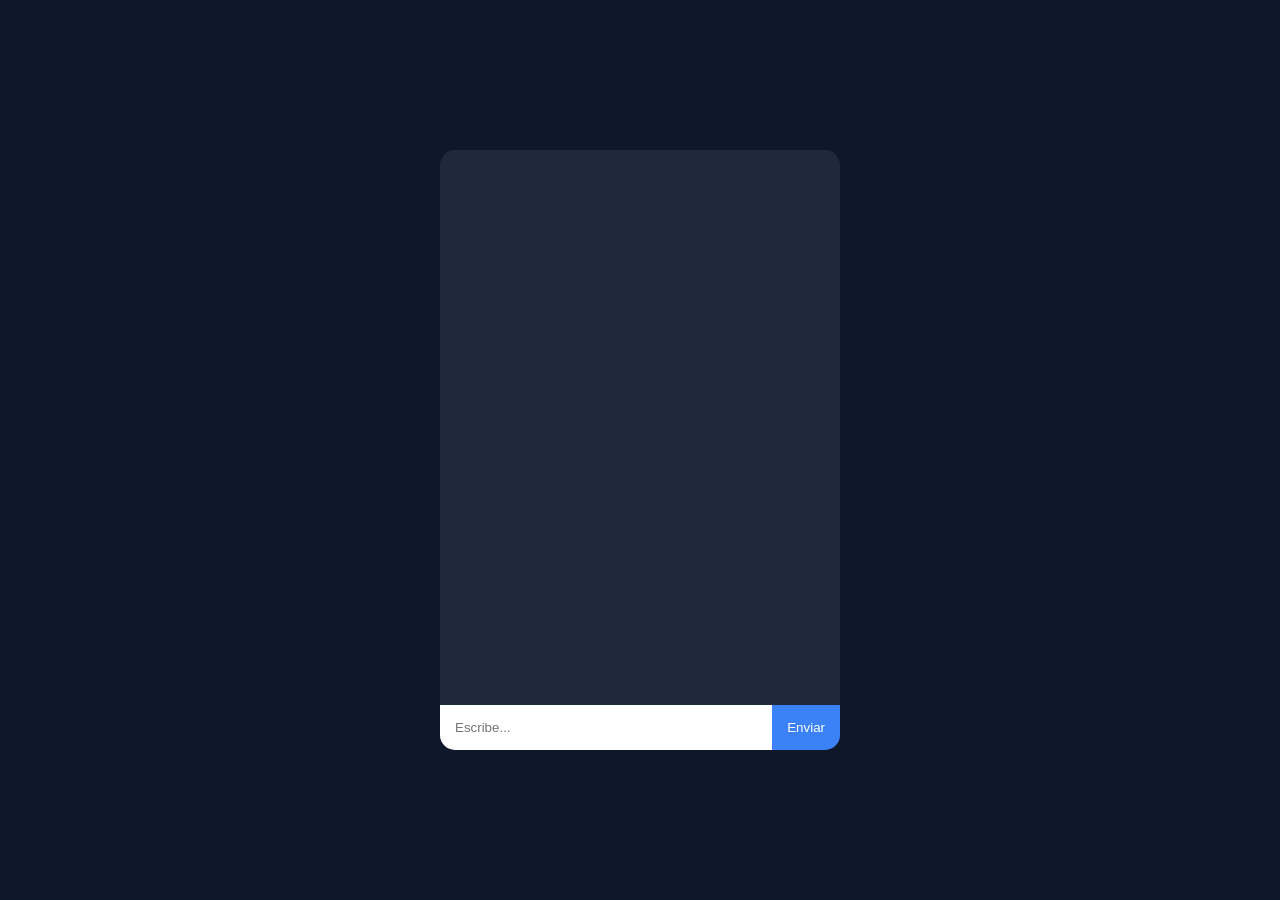
==== templates/index.html @ 7a69c642 "Primer commit" ====
<!DOCTYPE html>
<html>

<head>

<title>Chatbot IA</title>

<style>

body{
    background:#0f172a;
    font-family:Arial;
    display:flex;
    justify-content:center;
    align-items:center;
    height:100vh;
    margin:0;
}

.chat-container{
    width:400px;
    height:600px;
    background:#1e293b;
    border-radius:15px;
    display:flex;
    flex-direction:column;
    overflow:hidden;
}

.chat-box{
    flex:1;
    padding:20px;
    overflow-y:auto;
    color:white;
}

.message{
    margin-bottom:15px;
    padding:10px;
    border-radius:10px;
    max-width:80%;
}

.bot{
    background:#334155;
}

.user{
    background:#2563eb;
    margin-left:auto;
}

.input-area{
    display:flex;
}

input{
    flex:1;
    padding:15px;
    border:none;
}

button{
    padding:15px;
    border:none;
    background:#3b82f6;
    color:white;
    cursor:pointer;
}

.opciones-chat{
    display:inline-flex;
    flex-wrap:wrap;
    gap:5px;
    margin-bottom:15px;
}

.opciones-chat button{
    padding:8px 12px;
    border-radius:20px;
}

.bot-opciones{
    display:inline-block;
    width:auto;
    padding:10px;
    border-radius:10px;
    background:#334155;
    margin-bottom:15px;
}
</style>

</head>

<body>

    <div class="chat-container">

        <div class="chat-box" id="chat-box"></div>

        
        <div class="input-area">

            <input type="text" id="mensaje"
                onkeypress="manejarEnter(event)"
                placeholder="Escribe...">

            <button onclick="enviarMensaje()">
                Enviar
            </button>

        </div>

    </div>
</body>

<script>

let estado = {};

const chatBox = document.getElementById("chat-box");

function agregarMensaje(texto, clase){

    const div = document.createElement("div");

    div.classList.add("message");
    div.classList.add(clase);

    div.innerText = texto;

    chatBox.appendChild(div);

    chatBox.scrollTop = chatBox.scrollHeight;
}


async function enviarMensaje(){

    const input = document.getElementById("mensaje");

    const mensaje = input.value.trim();

    if(!mensaje){
        return;
    }

    agregarMensaje(mensaje, "user");

    input.value = "";

    const response = await fetch("/chat", {

        method:"POST",

        headers:{
            "Content-Type":"application/json"
        },

        body: JSON.stringify({
            mensaje,
            estado
        })
    });

    const data = await response.json();

    estado = data.estado;

    agregarMensaje(data.respuesta, "bot");

    if(data.opciones){
        mostrarOpciones(data.opciones);
    }

    if (data.link) {
        const div = document.createElement("div");

        const boton = document.createElement("button");
        boton.innerText = "🔗 Visitar";
        boton.style.marginTop = "10px";

        boton.onclick = () => {
            window.open(data.link, "_blank");
        };

        div.appendChild(boton);
        chatBox.appendChild(div);

        
        boton.style.background = "#22c55e";
        boton.style.color = "white";
        boton.style.border = "none";
        boton.style.padding = "8px 12px";
        boton.style.borderRadius = "8px";
}
}

window.onload = async () => {

    const response = await fetch("/chat", {

        method:"POST",

        headers:{
            "Content-Type":"application/json"
        },

        body: JSON.stringify({
            mensaje:"hola",
            estado
        })
    });

    const data = await response.json();

    estado = data.estado;

    agregarMensaje(data.respuesta, "bot");

    if(data.opciones){
        mostrarOpciones(data.opciones);
    }
}

function mostrarOpciones(opciones){

    const div = document.createElement("div");
    div.classList.add("opciones-chat");

    opciones.forEach(opcion => {

        const boton = document.createElement("button");

        boton.textContent = opcion;

        boton.onclick = () => {

            document.getElementById("mensaje").value = opcion;
            enviarMensaje();

            div.remove();
        };

        div.appendChild(boton);

    });

    chatBox.appendChild(div);

    chatBox.scrollTop = chatBox.scrollHeight;
}

function manejarEnter(event){

    if(event.key === "Enter"){
        enviarMensaje();
    }

}

</script>

</body>
</html>
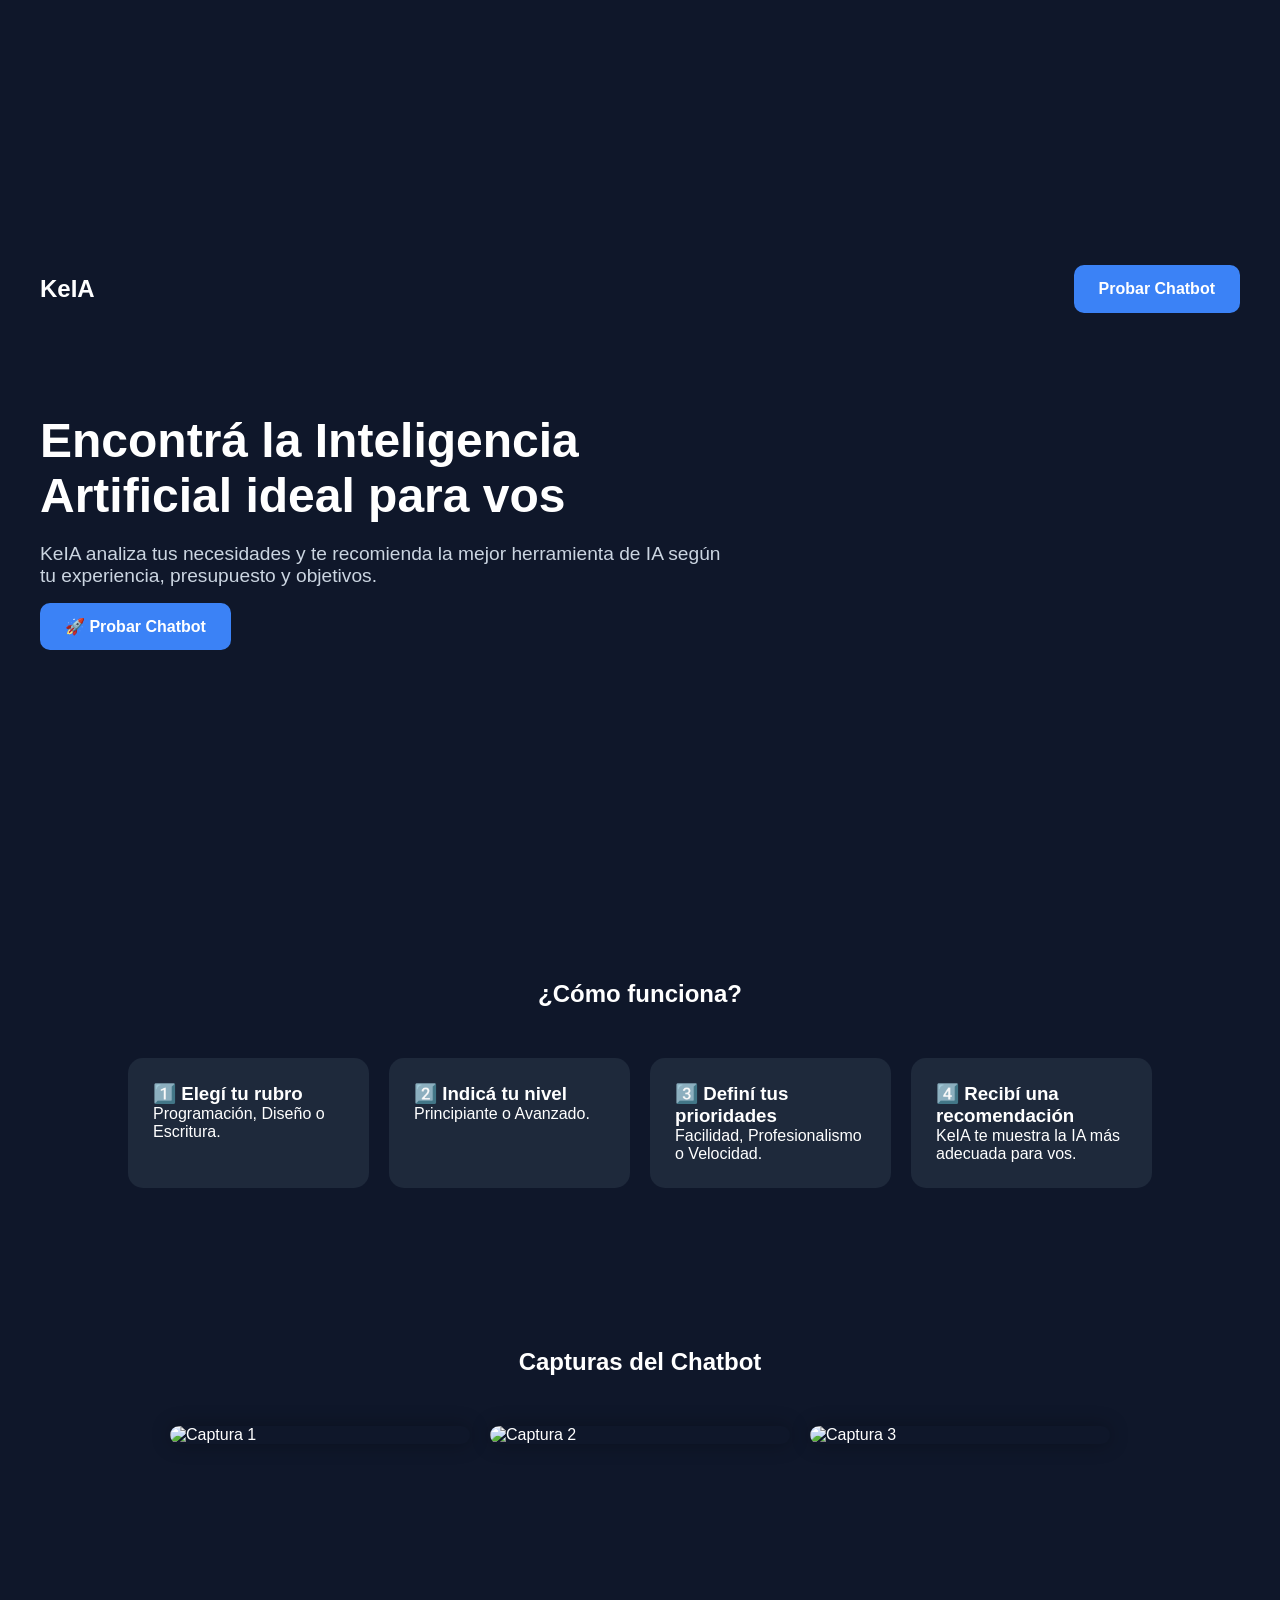
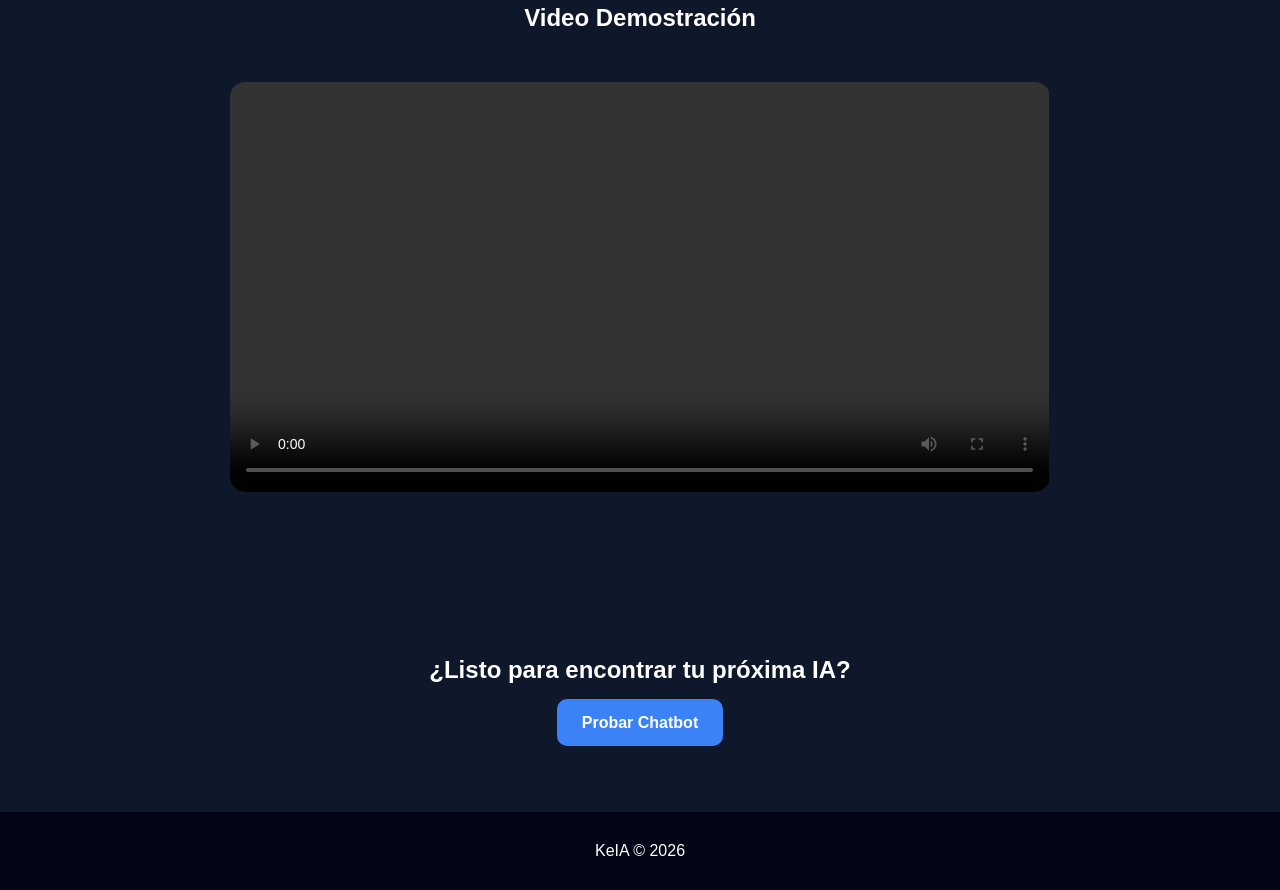
==== commit 31ed4be0: "KeIA V.4" ====
--- a/templates/index.html
+++ b/templates/index.html
@@ -1,265 +1,117 @@
 <!DOCTYPE html>
-<html>
+<html lang="es">
 
 <head>
+    <meta charset="UTF-8">
+    <meta name="viewport" content="width=device-width, initial-scale=1.0">
+    <title>KeIA - Encontrá la IA ideal</title>
 
-<title>Chatbot IA</title>
-
-<style>
-
-body{
-    background:#0f172a;
-    font-family:Arial;
-    display:flex;
-    justify-content:center;
-    align-items:center;
-    height:100vh;
-    margin:0;
-}
-
-.chat-container{
-    width:400px;
-    height:600px;
-    background:#1e293b;
-    border-radius:15px;
-    display:flex;
-    flex-direction:column;
-    overflow:hidden;
-}
-
-.chat-box{
-    flex:1;
-    padding:20px;
-    overflow-y:auto;
-    color:white;
-}
-
-.message{
-    margin-bottom:15px;
-    padding:10px;
-    border-radius:10px;
-    max-width:80%;
-}
-
-.bot{
-    background:#334155;
-}
-
-.user{
-    background:#2563eb;
-    margin-left:auto;
-}
-
-.input-area{
-    display:flex;
-}
-
-input{
-    flex:1;
-    padding:15px;
-    border:none;
-}
-
-button{
-    padding:15px;
-    border:none;
-    background:#3b82f6;
-    color:white;
-    cursor:pointer;
-}
-
-.opciones-chat{
-    display:inline-flex;
-    flex-wrap:wrap;
-    gap:5px;
-    margin-bottom:15px;
-}
-
-.opciones-chat button{
-    padding:8px 12px;
-    border-radius:20px;
-}
-
-.bot-opciones{
-    display:inline-block;
-    width:auto;
-    padding:10px;
-    border-radius:10px;
-    background:#334155;
-    margin-bottom:15px;
-}
-</style>
-
+    <link rel="stylesheet" href="style.css">
 </head>
 
 <body>
 
-    <div class="chat-container">
+    <header class="hero">
 
-        <div class="chat-box" id="chat-box"></div>
+        <nav>
+            <h2>KeIA</h2>
 
-        
-        <div class="input-area">
+            <a href="https://keia-chatbot.onrender.com" class="btn-nav">
+                Probar Chatbot
+            </a>
+        </nav>
 
-            <input type="text" id="mensaje"
-                onkeypress="manejarEnter(event)"
-                placeholder="Escribe...">
+        <div class="hero-content">
 
-            <button onclick="enviarMensaje()">
-                Enviar
-            </button>
+            <h1>
+                Encontrá la Inteligencia Artificial ideal para vos
+            </h1>
+
+            <p>
+                KeIA analiza tus necesidades y te recomienda la mejor
+                herramienta de IA según tu experiencia, presupuesto y objetivos.
+            </p>
+
+            <a href="https://keia-chatbot.onrender.com" class="btn-principal">
+                🚀 Probar Chatbot
+            </a>
 
         </div>
 
-    </div>
+    </header>
+
+    <section class="como-funciona">
+
+        <h2>¿Cómo funciona?</h2>
+
+        <div class="cards">
+
+            <div class="card">
+                <h3>1️⃣ Elegí tu rubro</h3>
+                <p>Programación, Diseño o Escritura.</p>
+            </div>
+
+            <div class="card">
+                <h3>2️⃣ Indicá tu nivel</h3>
+                <p>Principiante o Avanzado.</p>
+            </div>
+
+            <div class="card">
+                <h3>3️⃣ Definí tus prioridades</h3>
+                <p>Facilidad, Profesionalismo o Velocidad.</p>
+            </div>
+
+            <div class="card">
+                <h3>4️⃣ Recibí una recomendación</h3>
+                <p>KeIA te muestra la IA más adecuada para vos.</p>
+            </div>
+
+        </div>
+
+    </section>
+
+    <section class="capturas">
+
+        <h2>Capturas del Chatbot</h2>
+
+        <div class="galeria">
+
+            <img src="img/captura1.png" alt="Captura 1">
+            <img src="img/captura2.png" alt="Captura 2">
+            <img src="img/captura3.png" alt="Captura 3">
+
+        </div>
+
+    </section>
+
+    <section class="video">
+
+        <h2>Video Demostración</h2>
+
+        <video controls>
+            <source src="video/demo.mp4" type="video/mp4">
+        </video>
+
+    </section>
+
+    <section class="cta">
+
+        <h2>¿Listo para encontrar tu próxima IA?</h2>
+
+        <a href="https://keia-chatbot.onrender.com" class="btn-principal">
+            Probar Chatbot
+        </a>
+
+    </section>
+
+    <footer>
+
+        <p>
+            KeIA © 2026
+        </p>
+
+    </footer>
+
 </body>
 
-<script>
-
-let estado = {};
-
-const chatBox = document.getElementById("chat-box");
-
-function agregarMensaje(texto, clase){
-
-    const div = document.createElement("div");
-
-    div.classList.add("message");
-    div.classList.add(clase);
-
-    div.innerText = texto;
-
-    chatBox.appendChild(div);
-
-    chatBox.scrollTop = chatBox.scrollHeight;
-}
-
-
-async function enviarMensaje(){
-
-    const input = document.getElementById("mensaje");
-
-    const mensaje = input.value.trim();
-
-    if(!mensaje){
-        return;
-    }
-
-    agregarMensaje(mensaje, "user");
-
-    input.value = "";
-
-    const response = await fetch("/chat", {
-
-        method:"POST",
-
-        headers:{
-            "Content-Type":"application/json"
-        },
-
-        body: JSON.stringify({
-            mensaje,
-            estado
-        })
-    });
-
-    const data = await response.json();
-
-    estado = data.estado;
-
-    agregarMensaje(data.respuesta, "bot");
-
-    if(data.opciones){
-        mostrarOpciones(data.opciones);
-    }
-
-    if (data.link) {
-        const div = document.createElement("div");
-
-        const boton = document.createElement("button");
-        boton.innerText = "🔗 Visitar";
-        boton.style.marginTop = "10px";
-
-        boton.onclick = () => {
-            window.open(data.link, "_blank");
-        };
-
-        div.appendChild(boton);
-        chatBox.appendChild(div);
-
-        
-        boton.style.background = "#22c55e";
-        boton.style.color = "white";
-        boton.style.border = "none";
-        boton.style.padding = "8px 12px";
-        boton.style.borderRadius = "8px";
-}
-}
-
-window.onload = async () => {
-
-    const response = await fetch("/chat", {
-
-        method:"POST",
-
-        headers:{
-            "Content-Type":"application/json"
-        },
-
-        body: JSON.stringify({
-            mensaje:"hola",
-            estado
-        })
-    });
-
-    const data = await response.json();
-
-    estado = data.estado;
-
-    agregarMensaje(data.respuesta, "bot");
-
-    if(data.opciones){
-        mostrarOpciones(data.opciones);
-    }
-}
-
-function mostrarOpciones(opciones){
-
-    const div = document.createElement("div");
-    div.classList.add("opciones-chat");
-
-    opciones.forEach(opcion => {
-
-        const boton = document.createElement("button");
-
-        boton.textContent = opcion;
-
-        boton.onclick = () => {
-
-            document.getElementById("mensaje").value = opcion;
-            enviarMensaje();
-
-            div.remove();
-        };
-
-        div.appendChild(boton);
-
-    });
-
-    chatBox.appendChild(div);
-
-    chatBox.scrollTop = chatBox.scrollHeight;
-}
-
-function manejarEnter(event){
-
-    if(event.key === "Enter"){
-        enviarMensaje();
-    }
-
-}
-
-</script>
-
-</body>
 </html>
--- a/templates/style.css
+++ b/templates/style.css
@@ -0,0 +1,115 @@
+*{
+    margin:0;
+    padding:0;
+    box-sizing:border-box;
+}
+
+body{
+    font-family:Arial, Helvetica, sans-serif;
+    background:#0f172a;
+    color:white;
+}
+
+.hero{
+    min-height:100vh;
+    display:flex;
+    flex-direction:column;
+    justify-content:center;
+    padding:40px;
+}
+
+nav{
+    display:flex;
+    justify-content:space-between;
+    align-items:center;
+    margin-bottom:100px;
+}
+
+.hero-content{
+    max-width:700px;
+}
+
+.hero h1{
+    font-size:3rem;
+    margin-bottom:20px;
+}
+
+.hero p{
+    font-size:1.2rem;
+    color:#cbd5e1;
+    margin-bottom:30px;
+}
+
+.btn-principal,
+.btn-nav{
+    text-decoration:none;
+    background:#3b82f6;
+    color:white;
+    padding:15px 25px;
+    border-radius:10px;
+    font-weight:bold;
+    transition:.3s;
+}
+
+.btn-principal:hover,
+.btn-nav:hover{
+    background:#2563eb;
+}
+
+section{
+    padding:80px 10%;
+}
+
+section h2{
+    text-align:center;
+    margin-bottom:50px;
+}
+
+.cards{
+    display:grid;
+    grid-template-columns:repeat(auto-fit,minmax(220px,1fr));
+    gap:20px;
+}
+
+.card{
+    background:#1e293b;
+    padding:25px;
+    border-radius:15px;
+}
+
+.galeria{
+    display:flex;
+    flex-wrap:wrap;
+    justify-content:center;
+    gap:20px;
+}
+
+.galeria img{
+    width:300px;
+    border-radius:15px;
+    box-shadow:0 0 20px rgba(0,0,0,.3);
+}
+
+.video{
+    text-align:center;
+}
+
+.video video{
+    width:80%;
+    max-width:900px;
+    border-radius:15px;
+}
+
+.cta{
+    text-align:center;
+}
+
+.cta h2{
+    margin-bottom:30px;
+}
+
+footer{
+    text-align:center;
+    padding:30px;
+    background:#020617;
+}
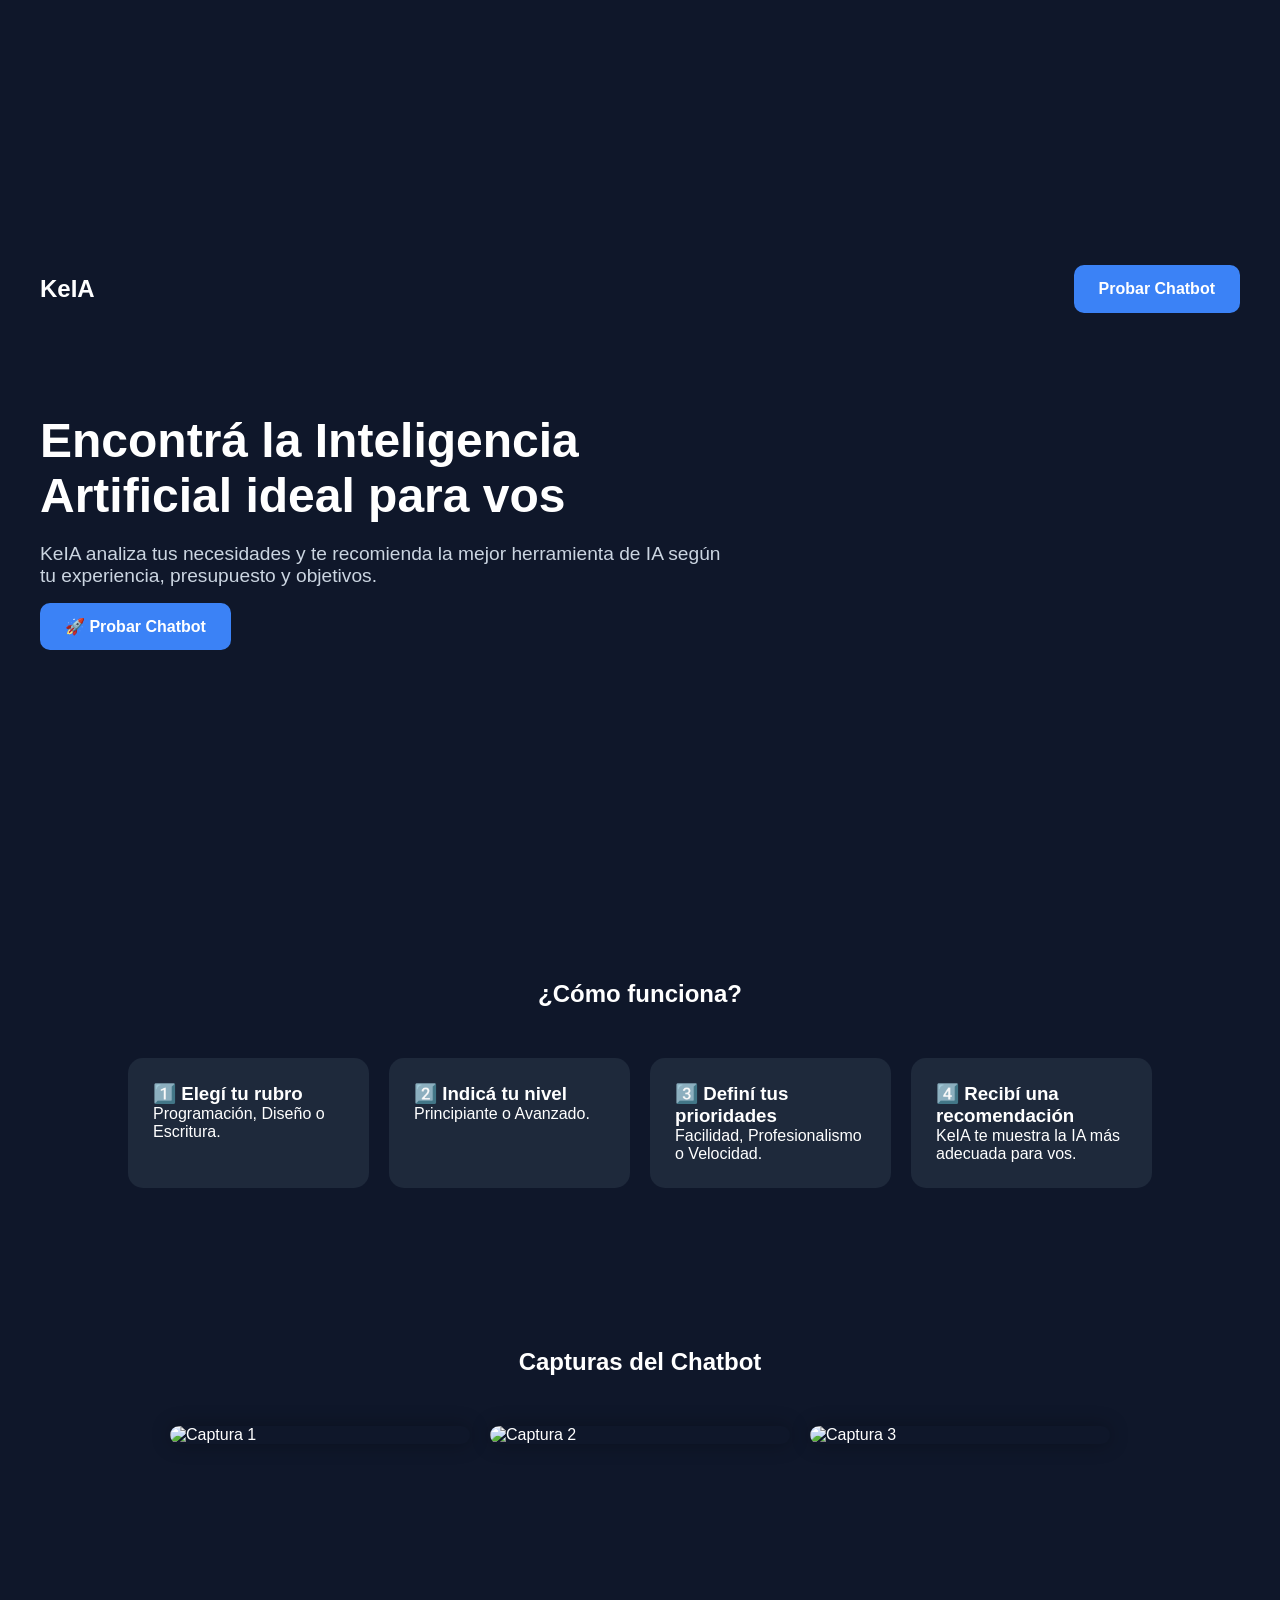
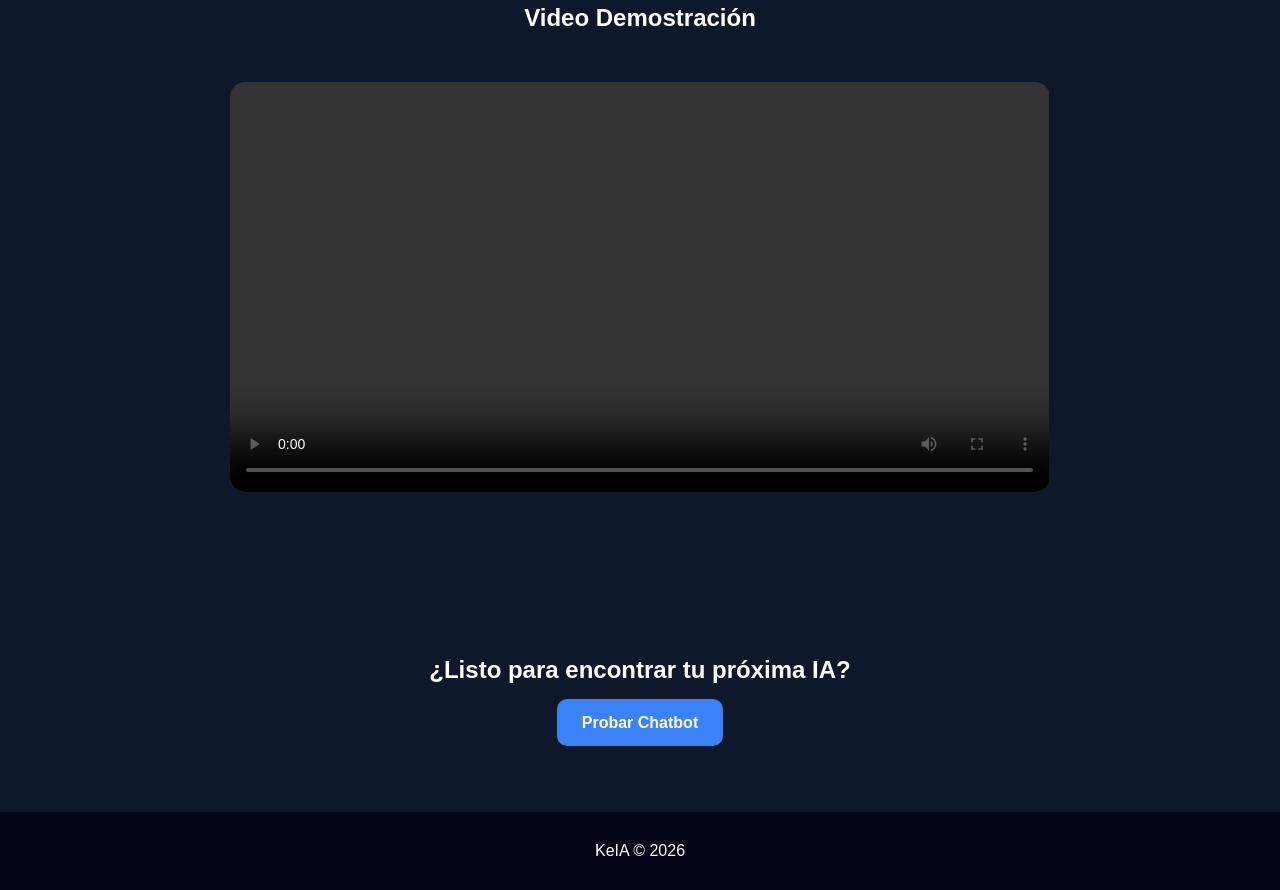
==== commit 0af8ce9a: "KeIA V.5" ====
--- a/templates/index.html
+++ b/templates/index.html
@@ -16,7 +16,7 @@
         <nav>
             <h2>KeIA</h2>
 
-            <a href="https://keia-chatbot.onrender.com" class="btn-nav">
+            <a href="https://keia-chatbot.onrender.com/chatbot" class="btn-nav">
                 Probar Chatbot
             </a>
         </nav>
@@ -32,7 +32,7 @@
                 herramienta de IA según tu experiencia, presupuesto y objetivos.
             </p>
 
-            <a href="https://keia-chatbot.onrender.com" class="btn-principal">
+            <a href="https://keia-chatbot.onrender.com/chatbot" class="btn-principal">
                 🚀 Probar Chatbot
             </a>
 
@@ -98,7 +98,7 @@
 
         <h2>¿Listo para encontrar tu próxima IA?</h2>
 
-        <a href="https://keia-chatbot.onrender.com" class="btn-principal">
+        <a href="https://keia-chatbot.onrender.com/chatbot" class="btn-principal">
             Probar Chatbot
         </a>
 
